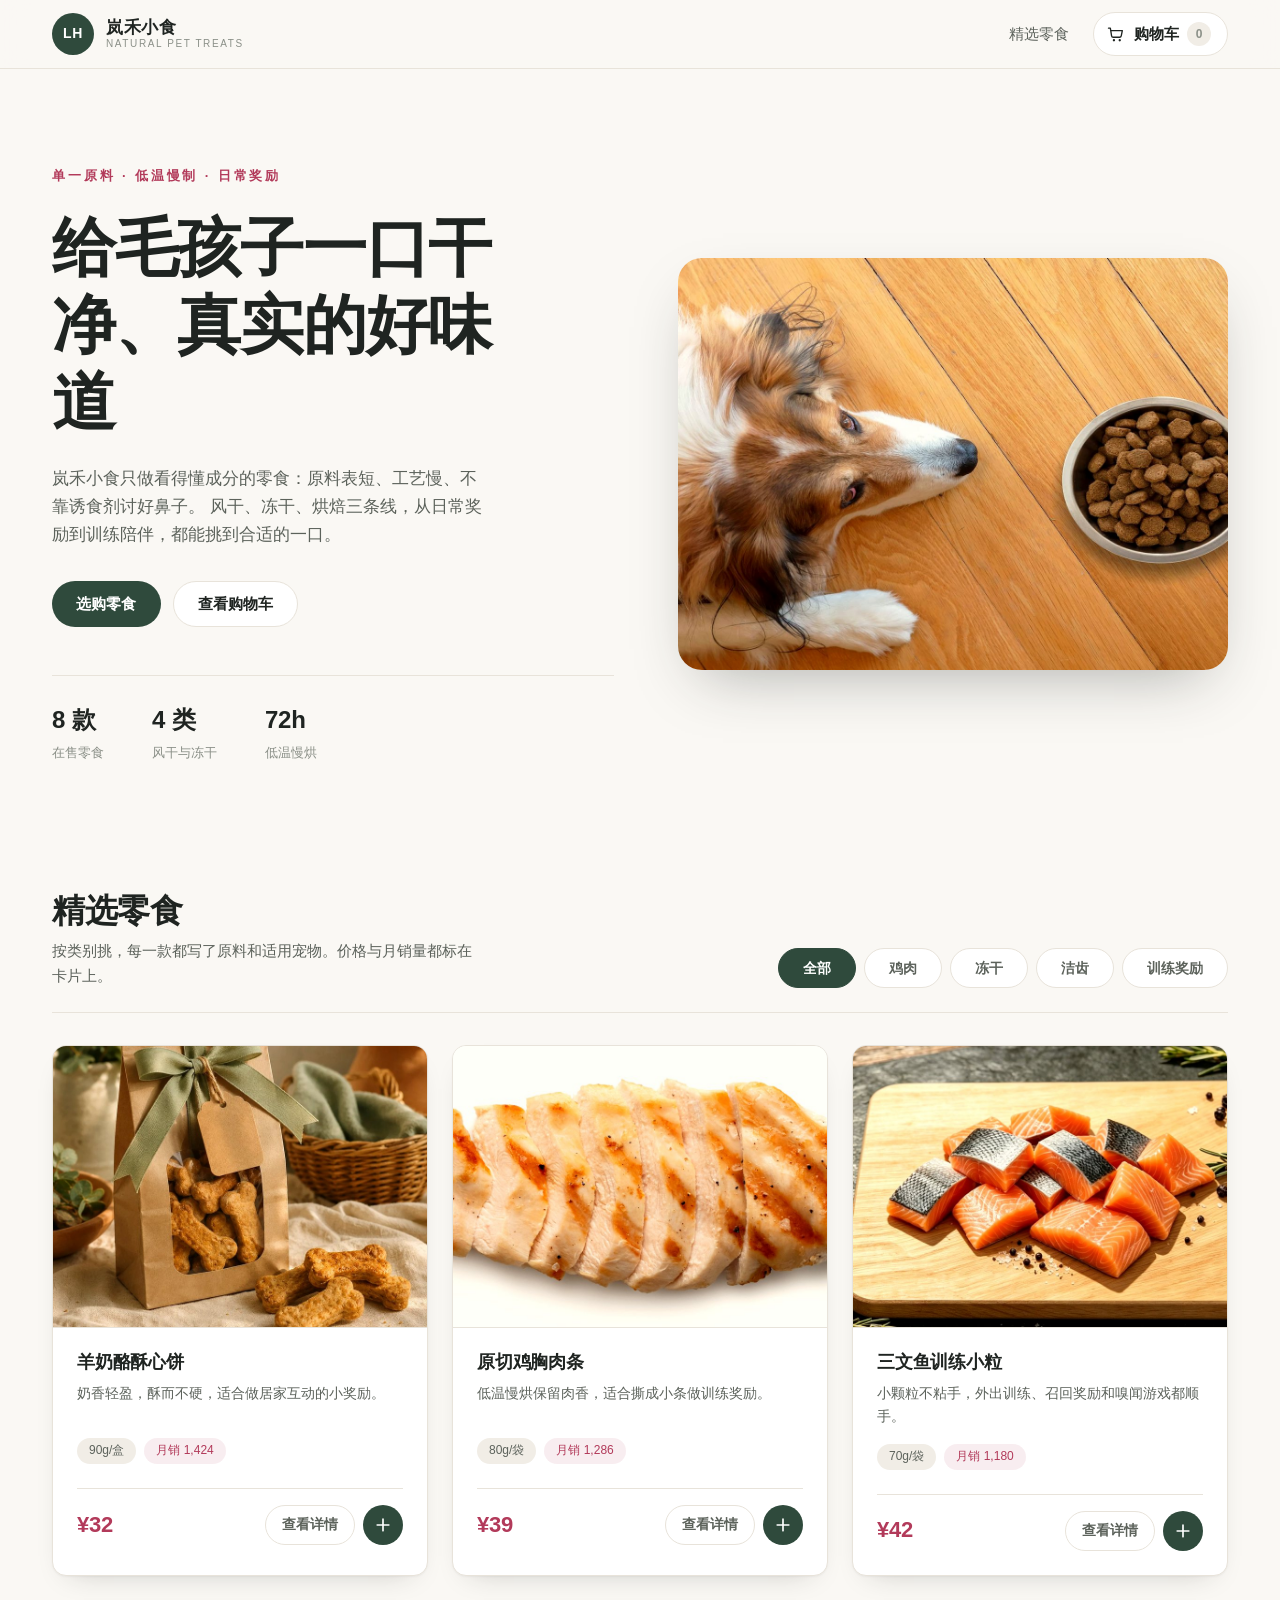
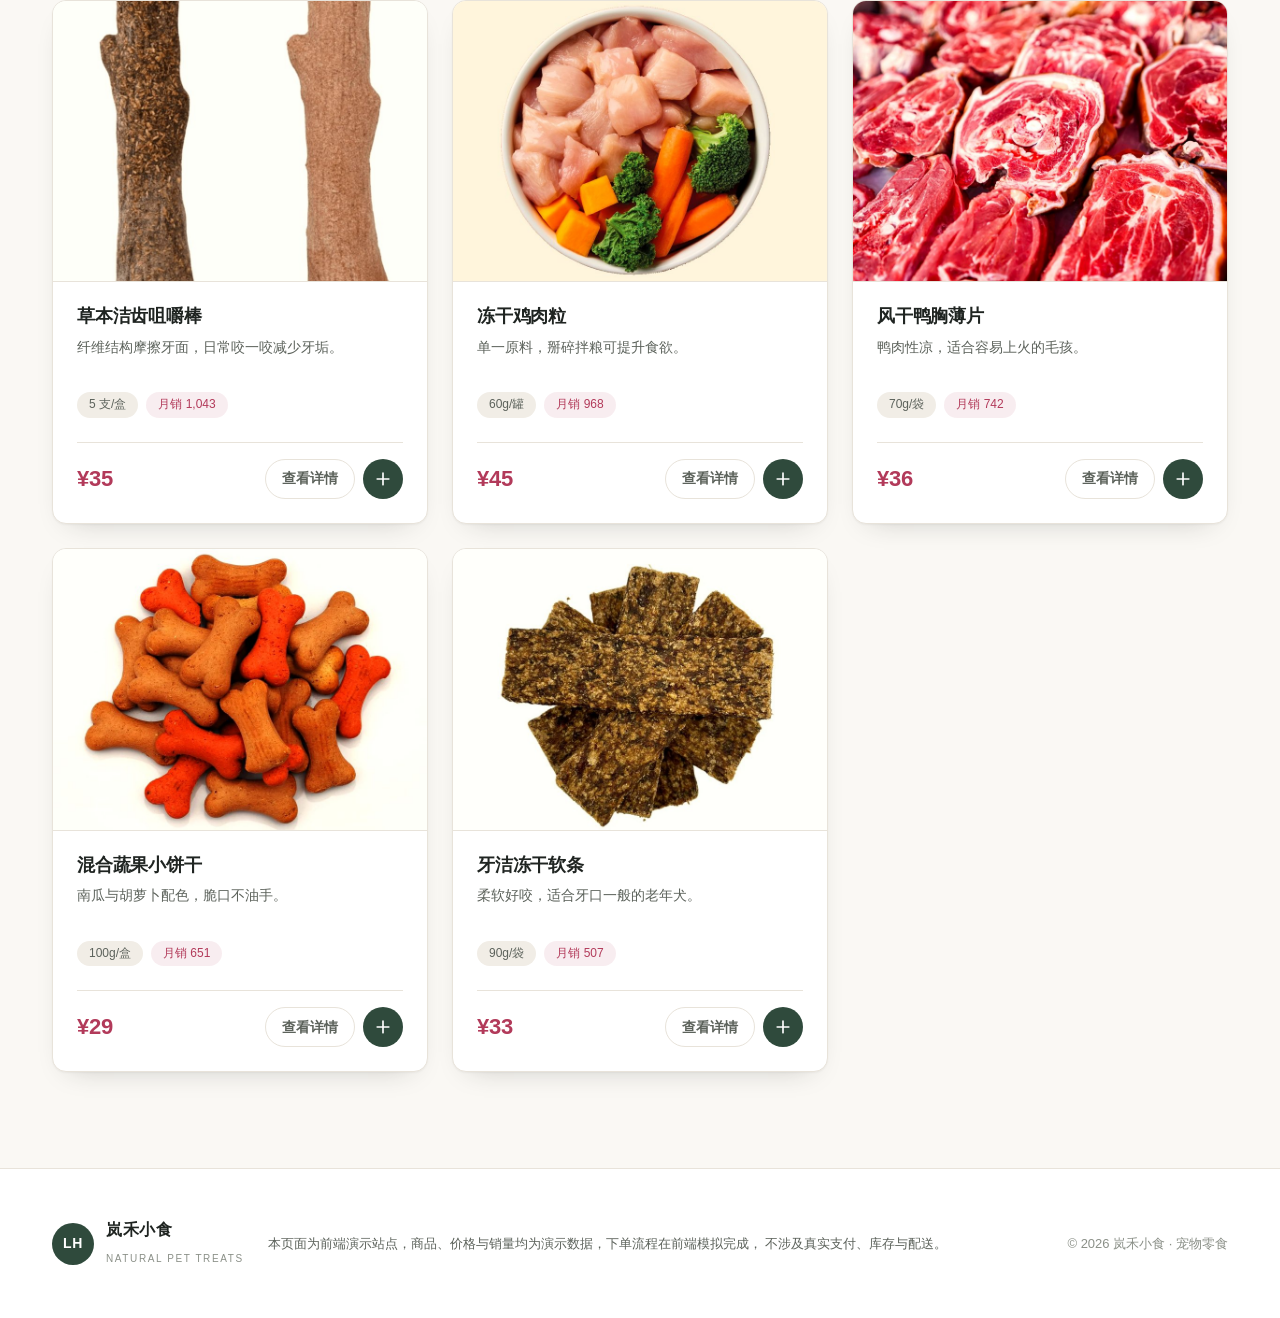
==== index.html @ e176fce9 "feat: 新增宠物零食售卖单页网站 纯静态单页站点：首屏品牌展示、精选零食分类筛选、商品详情弹窗、购物车（增减数量、总价、模拟下单）。无构建工具与第三方依赖，双击 index.html 即可打开。" ====
<!doctype html>
<html lang="zh-CN">
<head>
  <meta charset="utf-8">
  <meta name="viewport" content="width=device-width, initial-scale=1">
  <title>岚禾小食 · 天然宠物零食</title>
  <meta name="description" content="岚禾小食 NATURAL PET TREATS：单一原料、低温慢制的天然宠物零食，适合日常奖励、训练与陪伴。">
  <link rel="stylesheet" href="styles.css">
</head>
<body>
  <a class="skip-link" href="#products">跳到精选零食</a>

  <header class="topbar" id="top">
    <div class="topbar__inner">
      <a class="brand" href="#top">
        <span class="brand__mark" aria-hidden="true">LH</span>
        <span class="brand__text">
          <strong>岚禾小食</strong>
          <small>NATURAL PET TREATS</small>
        </span>
      </a>

      <nav class="topnav" aria-label="主导航">
        <a class="topnav__link" href="#products">精选零食</a>
        <button class="cart-button" id="cartButton" type="button" aria-haspopup="dialog" aria-controls="cartDrawer" aria-expanded="false">
          <svg class="icon" viewBox="0 0 24 24" aria-hidden="true">
            <path d="M3 5h2.2l1.5 9.2a2 2 0 0 0 2 1.7h7.6a2 2 0 0 0 2-1.6L19.6 8H6.2" fill="none" stroke="currentColor" stroke-width="1.6" stroke-linecap="round" stroke-linejoin="round"/>
            <circle cx="9.5" cy="19.5" r="1.4" fill="currentColor"/>
            <circle cx="16.5" cy="19.5" r="1.4" fill="currentColor"/>
          </svg>
          <span class="cart-button__label">购物车</span>
          <span class="cart-button__badge" id="cartBadge" data-empty="true">0</span>
        </button>
      </nav>
    </div>
  </header>

  <main>
    <section class="hero" aria-labelledby="heroTitle">
      <div class="hero__copy">
        <p class="eyebrow">单一原料 · 低温慢制 · 日常奖励</p>
        <h1 id="heroTitle">给毛孩子一口干净、真实的好味道</h1>
        <p class="hero__lead">
          岚禾小食只做看得懂成分的零食：原料表短、工艺慢、不靠诱食剂讨好鼻子。
          风干、冻干、烘焙三条线，从日常奖励到训练陪伴，都能挑到合适的一口。
        </p>
        <div class="hero__actions">
          <a class="btn btn--primary" href="#products">选购零食</a>
          <button class="btn btn--ghost" id="heroCartButton" type="button">查看购物车</button>
        </div>
        <ul class="hero__facts">
          <li><strong>8 款</strong><span>在售零食</span></li>
          <li><strong>4 类</strong><span>风干与冻干</span></li>
          <li><strong>72h</strong><span>低温慢烘</span></li>
        </ul>
      </div>

      <div class="hero__media">
        <img src="assets/images/hero-natural-pet-treats.jpg" width="1200" height="900"
             alt="浅色木桌上摆着几碟天然宠物零食，一只小型犬和一只猫安静地待在旁边" fetchpriority="high">
      </div>
    </section>

    <section class="section" id="products" aria-labelledby="productsTitle">
      <div class="section__head">
        <div>
          <h2 id="productsTitle">精选零食</h2>
          <p class="section__lead">按类别挑，每一款都写了原料和适用宠物。价格与月销量都标在卡片上。</p>
        </div>
        <div class="filters" id="filters" role="group" aria-label="按分类筛选零食"></div>
      </div>

      <div class="product-grid" id="productGrid"></div>
      <p class="grid-empty" id="gridEmpty" hidden>这个分类暂时还没有上架零食，换个分类看看。</p>
    </section>

  </main>

  <footer class="footer">
    <div class="footer__inner">
      <div class="footer__brand">
        <span class="brand__mark" aria-hidden="true">LH</span>
        <div>
          <strong>岚禾小食</strong>
          <small>NATURAL PET TREATS</small>
        </div>
      </div>
      <p class="footer__note">
        本页面为前端演示站点，商品、价格与销量均为演示数据，下单流程在前端模拟完成，
        不涉及真实支付、库存与配送。
      </p>
      <p class="footer__copy">© 2026 岚禾小食 · 宠物零食</p>
    </div>
  </footer>

  <div class="overlay" id="overlay" hidden></div>

  <aside class="drawer" id="cartDrawer" role="dialog" aria-modal="true" aria-labelledby="cartTitle" hidden>
    <header class="drawer__head">
      <h2 id="cartTitle">购物车</h2>
      <button class="icon-button" type="button" data-close aria-label="关闭购物车">
        <svg class="icon" viewBox="0 0 24 24" aria-hidden="true">
          <path d="M6 6l12 12M18 6L6 18" fill="none" stroke="currentColor" stroke-width="1.8" stroke-linecap="round"/>
        </svg>
      </button>
    </header>
    <div class="drawer__body" id="cartItems"></div>
    <footer class="drawer__foot" id="cartFoot" hidden>
      <div class="cart-summary">
        <span id="cartCountLabel">共 0 件</span>
        <strong id="cartTotal">¥0</strong>
      </div>
      <button class="btn btn--primary btn--block" id="checkoutButton" type="button">提交订单</button>
    </footer>
  </aside>

  <div class="dialog dialog--detail" id="detailDialog" role="dialog" aria-modal="true" aria-labelledby="detailName" hidden>
    <button class="icon-button dialog__close" type="button" data-close aria-label="关闭商品详情">
      <svg class="icon" viewBox="0 0 24 24" aria-hidden="true">
        <path d="M6 6l12 12M18 6L6 18" fill="none" stroke="currentColor" stroke-width="1.8" stroke-linecap="round"/>
      </svg>
    </button>
    <div class="dialog__media">
      <img id="detailImage" src="" alt="" width="800" height="600">
    </div>
    <div class="dialog__body">
      <p class="dialog__category" id="detailCategory"></p>
      <h2 id="detailName"></h2>
      <p class="dialog__price" id="detailPrice"></p>
      <p class="dialog__desc" id="detailDesc"></p>
      <dl class="spec-list">
        <div><dt>规格</dt><dd id="detailSpec"></dd></div>
        <div><dt>主要成分</dt><dd id="detailIngredients"></dd></div>
        <div><dt>适用宠物</dt><dd id="detailSuitable"></dd></div>
        <div><dt>月销量</dt><dd id="detailSales"></dd></div>
      </dl>
      <button class="btn btn--primary btn--block" id="detailAdd" type="button">加入购物车</button>
    </div>
  </div>

  <div class="dialog dialog--success" id="successDialog" role="dialog" aria-modal="true" aria-labelledby="successTitle" hidden>
    <div class="success-mark" aria-hidden="true">
      <svg class="icon" viewBox="0 0 24 24">
        <path d="M5 12.5l4.5 4.5L19 7.5" fill="none" stroke="currentColor" stroke-width="2.2" stroke-linecap="round" stroke-linejoin="round"/>
      </svg>
    </div>
    <h2 id="successTitle">下单成功</h2>
    <p class="success__order">订单号 <span id="orderNumber"></span></p>
    <p class="success__note">零食已经打包，客服会在 24 小时内与你确认配送信息。</p>
    <button class="btn btn--primary" id="successClose" type="button">继续逛逛</button>
  </div>

  <div class="toast" id="toast" role="status" aria-live="polite"></div>

  <script src="script.js"></script>
</body>
</html>
---- styles.css ----
/* ==========================================================================
   岚禾小食 · 设计令牌
   ========================================================================== */
:root {
  --ink: #1f2421;
  --ink-soft: #5c625b;
  --ink-mute: #8b9088;
  --page: #faf8f4;
  --card: #ffffff;
  --green: #2f4a3c;
  --green-dark: #24382e;
  --berry: #b23a5a;
  --line: #e8e3da;
  --sand: #f1ede6;
  --media: #f3efe8;

  --radius-card: 14px;
  --radius-dialog: 18px;
  --radius-pill: 999px;

  --space-1: 4px;
  --space-2: 8px;
  --space-3: 12px;
  --space-4: 16px;
  --space-5: 24px;
  --space-6: 32px;
  --space-7: 48px;
  --space-8: 64px;
  --space-9: 96px;

  --font-sans: -apple-system, BlinkMacSystemFont, "PingFang SC", "Hiragino Sans GB",
    "Microsoft YaHei", "Noto Sans SC", "Segoe UI", Roboto, sans-serif;
  --shadow-card: 0 1px 2px rgba(31, 36, 33, .04), 0 12px 28px -18px rgba(31, 36, 33, .28);
  --shadow-card-hover: 0 2px 6px rgba(31, 36, 33, .06), 0 22px 40px -22px rgba(31, 36, 33, .34);
  --shadow-float: 0 24px 60px -24px rgba(31, 36, 33, .38);
  --ease: cubic-bezier(.22, .61, .36, 1);
}

/* ==========================================================================
   基础
   ========================================================================== */
*, *::before, *::after { box-sizing: border-box; }

/* 关键：抽屉与弹窗用类名设置了 display，必须让 [hidden] 仍然生效 */
[hidden] { display: none !important; }

html { -webkit-text-size-adjust: 100%; }

body {
  margin: 0;
  background: var(--page);
  color: var(--ink);
  font-family: var(--font-sans);
  font-size: 16px;
  line-height: 1.65;
  -webkit-font-smoothing: antialiased;
}

body.is-locked { overflow: hidden; }

h1, h2, h3 { margin: 0; line-height: 1.2; letter-spacing: -.01em; }
p { margin: 0; }
ul { margin: 0; padding: 0; list-style: none; }
img { display: block; max-width: 100%; }

a { color: inherit; text-decoration: none; }

button {
  font: inherit;
  color: inherit;
  cursor: pointer;
  border: 0;
  background: none;
}

:focus-visible {
  outline: 2px solid var(--green);
  outline-offset: 2px;
}

.num { font-variant-numeric: tabular-nums; font-feature-settings: "tnum" 1; }

.skip-link {
  position: absolute;
  left: var(--space-4);
  top: -60px;
  z-index: 60;
  padding: var(--space-2) var(--space-4);
  border-radius: var(--radius-pill);
  background: var(--green);
  color: #fff;
  transition: top .2s var(--ease);
}
.skip-link:focus { top: var(--space-4); }

.icon { width: 22px; height: 22px; display: block; }

/* ==========================================================================
   按钮
   ========================================================================== */
.btn {
  display: inline-flex;
  align-items: center;
  justify-content: center;
  gap: var(--space-2);
  min-height: 46px;
  padding: 0 var(--space-5);
  border-radius: var(--radius-pill);
  font-size: 15px;
  font-weight: 600;
  letter-spacing: .01em;
  transition: transform .2s var(--ease), background-color .2s var(--ease),
    border-color .2s var(--ease), color .2s var(--ease);
}

.btn--primary {
  background: var(--green);
  color: #fff;
}
.btn--primary:hover { background: var(--green-dark); transform: translateY(-1px); }

.btn--ghost {
  border: 1px solid var(--line);
  background: var(--card);
  color: var(--ink);
}
.btn--ghost:hover { border-color: var(--green); color: var(--green); transform: translateY(-1px); }

.btn--block { width: 100%; }

.icon-button {
  display: inline-flex;
  align-items: center;
  justify-content: center;
  width: 40px;
  height: 40px;
  border-radius: var(--radius-pill);
  color: var(--ink-soft);
  transition: background-color .2s var(--ease), color .2s var(--ease);
}
.icon-button:hover { background: var(--sand); color: var(--ink); }

/* ==========================================================================
   顶栏
   ========================================================================== */
.topbar {
  position: sticky;
  top: 0;
  z-index: 30;
  background: rgba(250, 248, 244, .88);
  backdrop-filter: blur(14px);
  border-bottom: 1px solid var(--line);
}

.topbar__inner {
  max-width: 1240px;
  margin: 0 auto;
  padding: var(--space-3) var(--space-6);
  display: flex;
  align-items: center;
  justify-content: space-between;
  gap: var(--space-5);
}

.brand {
  display: inline-flex;
  align-items: center;
  gap: var(--space-3);
}

.brand__mark {
  display: inline-flex;
  align-items: center;
  justify-content: center;
  width: 42px;
  height: 42px;
  flex: none;
  border-radius: var(--radius-pill);
  background: var(--green);
  color: #fff;
  font-size: 14px;
  font-weight: 700;
  letter-spacing: .04em;
}

.brand__text { display: flex; flex-direction: column; line-height: 1.25; }
.brand__text strong { font-size: 17px; letter-spacing: .04em; }
.brand__text small { color: var(--ink-mute); font-size: 10px; letter-spacing: .16em; }

.topnav { display: flex; align-items: center; gap: var(--space-5); }

.topnav__link {
  font-size: 15px;
  color: var(--ink-soft);
  transition: color .2s var(--ease);
}
.topnav__link:hover { color: var(--green); }

.cart-button {
  position: relative;
  display: inline-flex;
  align-items: center;
  gap: var(--space-2);
  min-height: 44px;
  padding: 0 var(--space-4) 0 var(--space-3);
  border-radius: var(--radius-pill);
  border: 1px solid var(--line);
  background: var(--card);
  font-size: 15px;
  font-weight: 600;
  transition: border-color .2s var(--ease), color .2s var(--ease), transform .2s var(--ease);
}
.cart-button:hover { border-color: var(--green); color: var(--green); transform: translateY(-1px); }
.cart-button .icon { width: 20px; height: 20px; }

.cart-button__badge {
  min-width: 24px;
  height: 24px;
  padding: 0 6px;
  border-radius: var(--radius-pill);
  background: var(--berry);
  color: #fff;
  font-size: 12px;
  font-weight: 700;
  line-height: 24px;
  text-align: center;
  font-variant-numeric: tabular-nums;
}
.cart-button__badge[data-empty="true"] { background: var(--sand); color: var(--ink-mute); }
.cart-button__badge.is-bump { animation: bump .34s var(--ease); }

@keyframes bump {
  0% { transform: scale(1); }
  45% { transform: scale(1.22); }
  100% { transform: scale(1); }
}

/* ==========================================================================
   首屏
   ========================================================================== */
.hero {
  max-width: 1240px;
  margin: 0 auto;
  padding: var(--space-9) var(--space-6) var(--space-8);
  display: grid;
  grid-template-columns: minmax(0, 1.02fr) minmax(0, 1fr);
  gap: var(--space-8);
  align-items: center;
}

.eyebrow {
  color: var(--berry);
  font-size: 13px;
  font-weight: 600;
  letter-spacing: .22em;
  margin-bottom: var(--space-5);
}

.hero h1 {
  font-size: clamp(2.3rem, 5vw, 4rem);
  font-weight: 800;
  letter-spacing: -.02em;
  max-width: 13ch;
}

.hero__lead {
  margin-top: var(--space-5);
  max-width: 46ch;
  color: var(--ink-soft);
  font-size: 17px;
}

.hero__actions {
  margin-top: var(--space-6);
  display: flex;
  flex-wrap: wrap;
  gap: var(--space-3);
}

.hero__facts {
  margin-top: var(--space-7);
  display: flex;
  flex-wrap: wrap;
  gap: var(--space-7);
  border-top: 1px solid var(--line);
  padding-top: var(--space-5);
}

.hero__facts li { display: flex; flex-direction: column; gap: 2px; }
.hero__facts strong {
  font-size: 24px;
  font-variant-numeric: tabular-nums;
  letter-spacing: -.01em;
}
.hero__facts span { color: var(--ink-mute); font-size: 13px; }

.hero__media img {
  width: 100%;
  height: auto;
  aspect-ratio: 4 / 3;
  object-fit: cover;
  border-radius: 24px;
  box-shadow: var(--shadow-float);
}

/* ==========================================================================
   精选零食
   ========================================================================== */
.section {
  max-width: 1240px;
  margin: 0 auto;
  padding: var(--space-8) var(--space-6) var(--space-9);
  scroll-margin-top: 88px;
}

.section__head {
  display: flex;
  align-items: flex-end;
  justify-content: space-between;
  gap: var(--space-6);
  flex-wrap: wrap;
  padding-bottom: var(--space-5);
  border-bottom: 1px solid var(--line);
}

.section__head h2 { font-size: clamp(1.6rem, 2.6vw, 2.2rem); font-weight: 700; }
.section__lead { margin-top: var(--space-2); color: var(--ink-soft); font-size: 15px; max-width: 52ch; }

.filters { display: flex; flex-wrap: wrap; gap: var(--space-2); }

.filter {
  min-height: 40px;
  padding: 0 var(--space-5);
  border-radius: var(--radius-pill);
  border: 1px solid var(--line);
  background: var(--card);
  color: var(--ink-soft);
  font-size: 14px;
  font-weight: 600;
  transition: background-color .2s var(--ease), border-color .2s var(--ease),
    color .2s var(--ease), transform .2s var(--ease);
}
.filter:hover { border-color: var(--green); color: var(--green); }
.filter[aria-pressed="true"] {
  background: var(--green);
  border-color: var(--green);
  color: #fff;
}

.product-grid {
  margin-top: var(--space-6);
  display: grid;
  gap: var(--space-5);
  grid-template-columns: repeat(2, minmax(0, 1fr));
}

.grid-empty {
  margin-top: var(--space-6);
  padding: var(--space-8) var(--space-5);
  border: 1px dashed var(--line);
  border-radius: var(--radius-card);
  background: var(--card);
  color: var(--ink-soft);
  text-align: center;
}

/* 商品卡片 */
.card {
  display: flex;
  flex-direction: column;
  border: 1px solid var(--line);
  border-radius: var(--radius-card);
  background: var(--card);
  overflow: hidden;
  box-shadow: var(--shadow-card);
  transition: transform .25s var(--ease), box-shadow .25s var(--ease);
}
.card:hover { transform: translateY(-4px); box-shadow: var(--shadow-card-hover); }

.card__media {
  display: block;
  width: 100%;
  padding: 0;
  background: var(--media);
  border-bottom: 1px solid var(--line);
}
.card__media img {
  width: 100%;
  height: auto;
  aspect-ratio: 4 / 3;
  object-fit: cover;
  transition: transform .45s var(--ease);
}
.card:hover .card__media img { transform: scale(1.03); }

.card__body {
  display: flex;
  flex-direction: column;
  flex: 1;
  padding: var(--space-5);
}

.card__title {
  font-size: 18px;
  font-weight: 700;
}

.card__point {
  margin-top: var(--space-2);
  color: var(--ink-soft);
  font-size: 14px;
  min-height: 2.9em;
}

.card__tags {
  display: flex;
  flex-wrap: wrap;
  gap: var(--space-2);
  margin-top: var(--space-4);
}

.tag {
  padding: 3px var(--space-3);
  border-radius: var(--radius-pill);
  background: var(--sand);
  color: var(--ink-soft);
  font-size: 12px;
  font-variant-numeric: tabular-nums;
}
.tag--sales { background: rgba(178, 58, 90, .09); color: var(--berry); }

.card__foot {
  display: flex;
  align-items: center;
  justify-content: space-between;
  gap: var(--space-3);
  margin-top: var(--space-5);
  padding-top: var(--space-4);
  border-top: 1px solid var(--line);
}

.card__price {
  color: var(--berry);
  font-size: 22px;
  font-weight: 700;
  font-variant-numeric: tabular-nums;
  letter-spacing: -.01em;
}

.card__actions { display: flex; align-items: center; gap: var(--space-2); }

.card__detail {
  min-height: 40px;
  padding: 0 var(--space-4);
  border-radius: var(--radius-pill);
  border: 1px solid var(--line);
  color: var(--ink-soft);
  font-size: 14px;
  font-weight: 600;
  transition: border-color .2s var(--ease), color .2s var(--ease);
}
.card__detail:hover { border-color: var(--green); color: var(--green); }

.card__add {
  display: inline-flex;
  align-items: center;
  justify-content: center;
  width: 40px;
  height: 40px;
  flex: none;
  border-radius: var(--radius-pill);
  background: var(--green);
  color: #fff;
  transition: background-color .2s var(--ease), transform .2s var(--ease);
}
.card__add .icon { width: 20px; height: 20px; }
.card__add:hover { background: var(--green-dark); transform: translateY(-1px); }
.card__add.is-added { background: var(--berry); }

/* ==========================================================================
   页脚
   ========================================================================== */
.footer {
  border-top: 1px solid var(--line);
  background: var(--card);
}

.footer__inner {
  max-width: 1240px;
  margin: 0 auto;
  padding: var(--space-7) var(--space-6);
  display: flex;
  flex-wrap: wrap;
  align-items: center;
  justify-content: space-between;
  gap: var(--space-5);
}

.footer__brand { display: flex; align-items: center; gap: var(--space-3); }
.footer__brand strong { display: block; font-size: 16px; letter-spacing: .04em; }
.footer__brand small { color: var(--ink-mute); font-size: 10px; letter-spacing: .16em; }

.footer__note { flex: 1 1 320px; color: var(--ink-soft); font-size: 13px; }
.footer__copy { color: var(--ink-mute); font-size: 13px; }

/* ==========================================================================
   浮层：遮罩 / 抽屉 / 弹窗
   ========================================================================== */
.overlay {
  position: fixed;
  inset: 0;
  z-index: 40;
  background: rgba(31, 36, 33, .42);
  opacity: 0;
  transition: opacity .3s var(--ease);
}
.overlay.is-shown { opacity: 1; }

.drawer {
  position: fixed;
  top: 0;
  right: 0;
  z-index: 50;
  display: flex;
  flex-direction: column;
  width: min(420px, 100%);
  height: 100%;
  background: var(--page);
  border-left: 1px solid var(--line);
  box-shadow: var(--shadow-float);
  transform: translateX(100%);
  transition: transform .34s var(--ease);
}
.drawer.is-open { transform: translateX(0); }

.drawer__head {
  display: flex;
  align-items: center;
  justify-content: space-between;
  gap: var(--space-4);
  padding: var(--space-5);
  border-bottom: 1px solid var(--line);
  background: var(--card);
}
.drawer__head h2 { font-size: 18px; }

.drawer__body {
  flex: 1;
  overflow-y: auto;
  padding: var(--space-5);
  display: flex;
  flex-direction: column;
  gap: var(--space-4);
}

.drawer__foot {
  padding: var(--space-5);
  border-top: 1px solid var(--line);
  background: var(--card);
}

.cart-summary {
  display: flex;
  align-items: baseline;
  justify-content: space-between;
  margin-bottom: var(--space-4);
}
.cart-summary span { color: var(--ink-soft); font-size: 14px; font-variant-numeric: tabular-nums; }
.cart-summary strong {
  font-size: 24px;
  color: var(--berry);
  font-variant-numeric: tabular-nums;
  letter-spacing: -.01em;
}

.cart-empty {
  margin: auto;
  text-align: center;
  color: var(--ink-soft);
  display: flex;
  flex-direction: column;
  align-items: center;
  gap: var(--space-4);
}
.cart-empty p { font-size: 15px; }

.cart-line {
  display: grid;
  grid-template-columns: 68px minmax(0, 1fr);
  gap: var(--space-4);
  padding: var(--space-4);
  border: 1px solid var(--line);
  border-radius: var(--radius-card);
  background: var(--card);
}
.cart-line__media img {
  width: 68px;
  height: 68px;
  object-fit: cover;
  border-radius: 10px;
  background: var(--media);
}
.cart-line__name { font-size: 15px; font-weight: 600; }
.cart-line__spec { color: var(--ink-mute); font-size: 13px; }
.cart-line__price { color: var(--berry); font-weight: 700; font-variant-numeric: tabular-nums; }

.cart-line__controls {
  display: flex;
  align-items: center;
  justify-content: space-between;
  gap: var(--space-3);
  margin-top: var(--space-3);
}

.stepper {
  display: inline-flex;
  align-items: center;
  border: 1px solid var(--line);
  border-radius: var(--radius-pill);
  overflow: hidden;
}
.stepper button {
  width: 34px;
  height: 34px;
  display: inline-flex;
  align-items: center;
  justify-content: center;
  color: var(--ink-soft);
  font-size: 18px;
  line-height: 1;
  transition: background-color .2s var(--ease), color .2s var(--ease);
}
.stepper button:hover { background: var(--sand); color: var(--ink); }
.stepper__value {
  min-width: 34px;
  text-align: center;
  font-size: 15px;
  font-weight: 600;
  font-variant-numeric: tabular-nums;
}

.cart-line__remove {
  display: inline-flex;
  align-items: center;
  gap: 4px;
  color: var(--ink-mute);
  font-size: 13px;
  transition: color .2s var(--ease);
}
.cart-line__remove:hover { color: var(--berry); }
.cart-line__remove .icon { width: 16px; height: 16px; }

/* 弹窗 */
.dialog {
  position: fixed;
  z-index: 50;
  top: 50%;
  left: 50%;
  width: min(920px, calc(100% - 48px));
  max-height: 88vh;
  overflow: auto;
  border-radius: var(--radius-dialog);
  background: var(--card);
  box-shadow: var(--shadow-float);
  transform: translate(-50%, -46%) scale(.97);
  opacity: 0;
  transition: opacity .28s var(--ease), transform .28s var(--ease);
}
.dialog.is-open { opacity: 1; transform: translate(-50%, -50%) scale(1); }

.dialog__close {
  position: absolute;
  top: var(--space-4);
  right: var(--space-4);
  z-index: 2;
  background: rgba(255, 255, 255, .86);
  backdrop-filter: blur(6px);
}

.dialog--detail {
  display: grid;
  grid-template-columns: minmax(0, 1fr) minmax(0, 1fr);
}

.dialog__media { background: var(--media); }
.dialog__media img {
  width: 100%;
  height: 100%;
  min-height: 280px;
  aspect-ratio: 4 / 3;
  object-fit: cover;
}

.dialog__body {
  padding: var(--space-7) var(--space-6) var(--space-6);
  display: flex;
  flex-direction: column;
}

.dialog__category {
  color: var(--berry);
  font-size: 12px;
  font-weight: 600;
  letter-spacing: .18em;
}

.dialog__body h2 { margin-top: var(--space-3); font-size: clamp(1.5rem, 2.4vw, 2rem); font-weight: 700; }

.dialog__price {
  margin-top: var(--space-3);
  color: var(--berry);
  font-size: 26px;
  font-weight: 700;
  font-variant-numeric: tabular-nums;
}

.dialog__desc { margin-top: var(--space-4); color: var(--ink-soft); font-size: 15px; }

.spec-list {
  margin: var(--space-5) 0 var(--space-6);
  display: grid;
  gap: var(--space-3);
}
.spec-list > div {
  display: grid;
  grid-template-columns: 84px minmax(0, 1fr);
  gap: var(--space-4);
  padding-bottom: var(--space-3);
  border-bottom: 1px solid var(--line);
}
.spec-list dt { color: var(--ink-mute); font-size: 14px; }
.spec-list dd { margin: 0; font-size: 15px; }

.dialog__body .btn { margin-top: auto; }

.dialog--success {
  width: min(420px, calc(100% - 48px));
  padding: var(--space-8) var(--space-6) var(--space-6);
  text-align: center;
}

.success-mark {
  display: inline-flex;
  align-items: center;
  justify-content: center;
  width: 56px;
  height: 56px;
  margin-bottom: var(--space-5);
  border-radius: var(--radius-pill);
  background: rgba(47, 74, 60, .1);
  color: var(--green);
}
.success-mark .icon { width: 28px; height: 28px; }

.dialog--success h2 { font-size: 22px; font-weight: 700; }
.success__order {
  margin-top: var(--space-3);
  color: var(--ink-soft);
  font-size: 14px;
  font-variant-numeric: tabular-nums;
}
.success__note { margin-top: var(--space-2); color: var(--ink-soft); font-size: 15px; }
.dialog--success .btn { margin-top: var(--space-6); }

/* 提示条 */
.toast {
  position: fixed;
  left: 50%;
  bottom: var(--space-6);
  z-index: 60;
  padding: var(--space-3) var(--space-5);
  border-radius: var(--radius-pill);
  background: var(--ink);
  color: #fff;
  font-size: 14px;
  opacity: 0;
  transform: translate(-50%, 12px);
  pointer-events: none;
  transition: opacity .25s var(--ease), transform .25s var(--ease);
}
.toast.is-shown { opacity: 1; transform: translate(-50%, 0); }

/* ==========================================================================
   响应式
   ========================================================================== */
@media (min-width: 1025px) {
  .product-grid { grid-template-columns: repeat(3, minmax(0, 1fr)); }
}

@media (max-width: 1024px) {
  .hero {
    padding: var(--space-8) var(--space-6) var(--space-7);
    gap: var(--space-6);
  }
  .hero h1 { max-width: none; }
  .dialog--detail { grid-template-columns: minmax(0, 1fr); }
  .dialog__body { padding: var(--space-6); }
}

@media (max-width: 860px) {
  .hero {
    grid-template-columns: minmax(0, 1fr);
    padding: var(--space-7) var(--space-5) var(--space-6);
  }
  .hero__media { order: -1; }
  .hero__facts { gap: var(--space-6); }
  .topbar__inner { padding: var(--space-3) var(--space-5); }
  .section { padding: var(--space-7) var(--space-5) var(--space-8); }
  .footer__inner { padding: var(--space-6) var(--space-5); }
}

@media (max-width: 640px) {
  body { font-size: 15px; }

  .topnav { gap: var(--space-3); }
  .topnav__link { display: none; }
  .cart-button__label { display: none; }
  .cart-button { padding: 0 var(--space-3); min-height: 44px; }

  .hero__lead { font-size: 16px; }
  .hero__facts { gap: var(--space-5); }
  .hero__facts strong { font-size: 20px; }
  .hero__actions .btn { flex: 1 1 100%; }

  .section__head { align-items: flex-start; }
  .filters { width: 100%; overflow-x: auto; padding-bottom: var(--space-1); }
  .filter { flex: none; min-height: 44px; }

  .product-grid { grid-template-columns: minmax(0, 1fr); gap: var(--space-4); }
  .card__point { min-height: 0; }
  .card__add { width: 44px; height: 44px; }
  .card__detail { min-height: 44px; }
  .card:hover { transform: none; }

  .drawer {
    top: auto;
    bottom: 0;
    width: 100%;
    height: 85%;
    border-left: 0;
    border-top: 1px solid var(--line);
    border-radius: var(--radius-dialog) var(--radius-dialog) 0 0;
    transform: translateY(100%);
  }
  .drawer.is-open { transform: translateY(0); }
  .drawer__head, .drawer__body, .drawer__foot { padding: var(--space-4); }
  .drawer__foot { padding-bottom: calc(var(--space-4) + env(safe-area-inset-bottom)); }

  .dialog { width: calc(100% - 24px); max-height: 92vh; }
  .dialog--detail { grid-template-columns: minmax(0, 1fr); }
  .dialog__body { padding: var(--space-5); }
  .dialog__body .btn { margin-top: var(--space-5); }
  .spec-list > div { grid-template-columns: 76px minmax(0, 1fr); }

  /* 移动端底部抽屉占满下方，提示条改到顶部避免压住「提交订单」 */
  .toast {
    top: calc(64px + env(safe-area-inset-top));
    bottom: auto;
    width: max-content;
    max-width: calc(100% - 32px);
  }
}

@media (prefers-reduced-motion: reduce) {
  *, *::before, *::after {
    animation-duration: .001ms !important;
    transition-duration: .001ms !important;
  }
  .card:hover { transform: none; }
  .card:hover .card__media img { transform: none; }
}
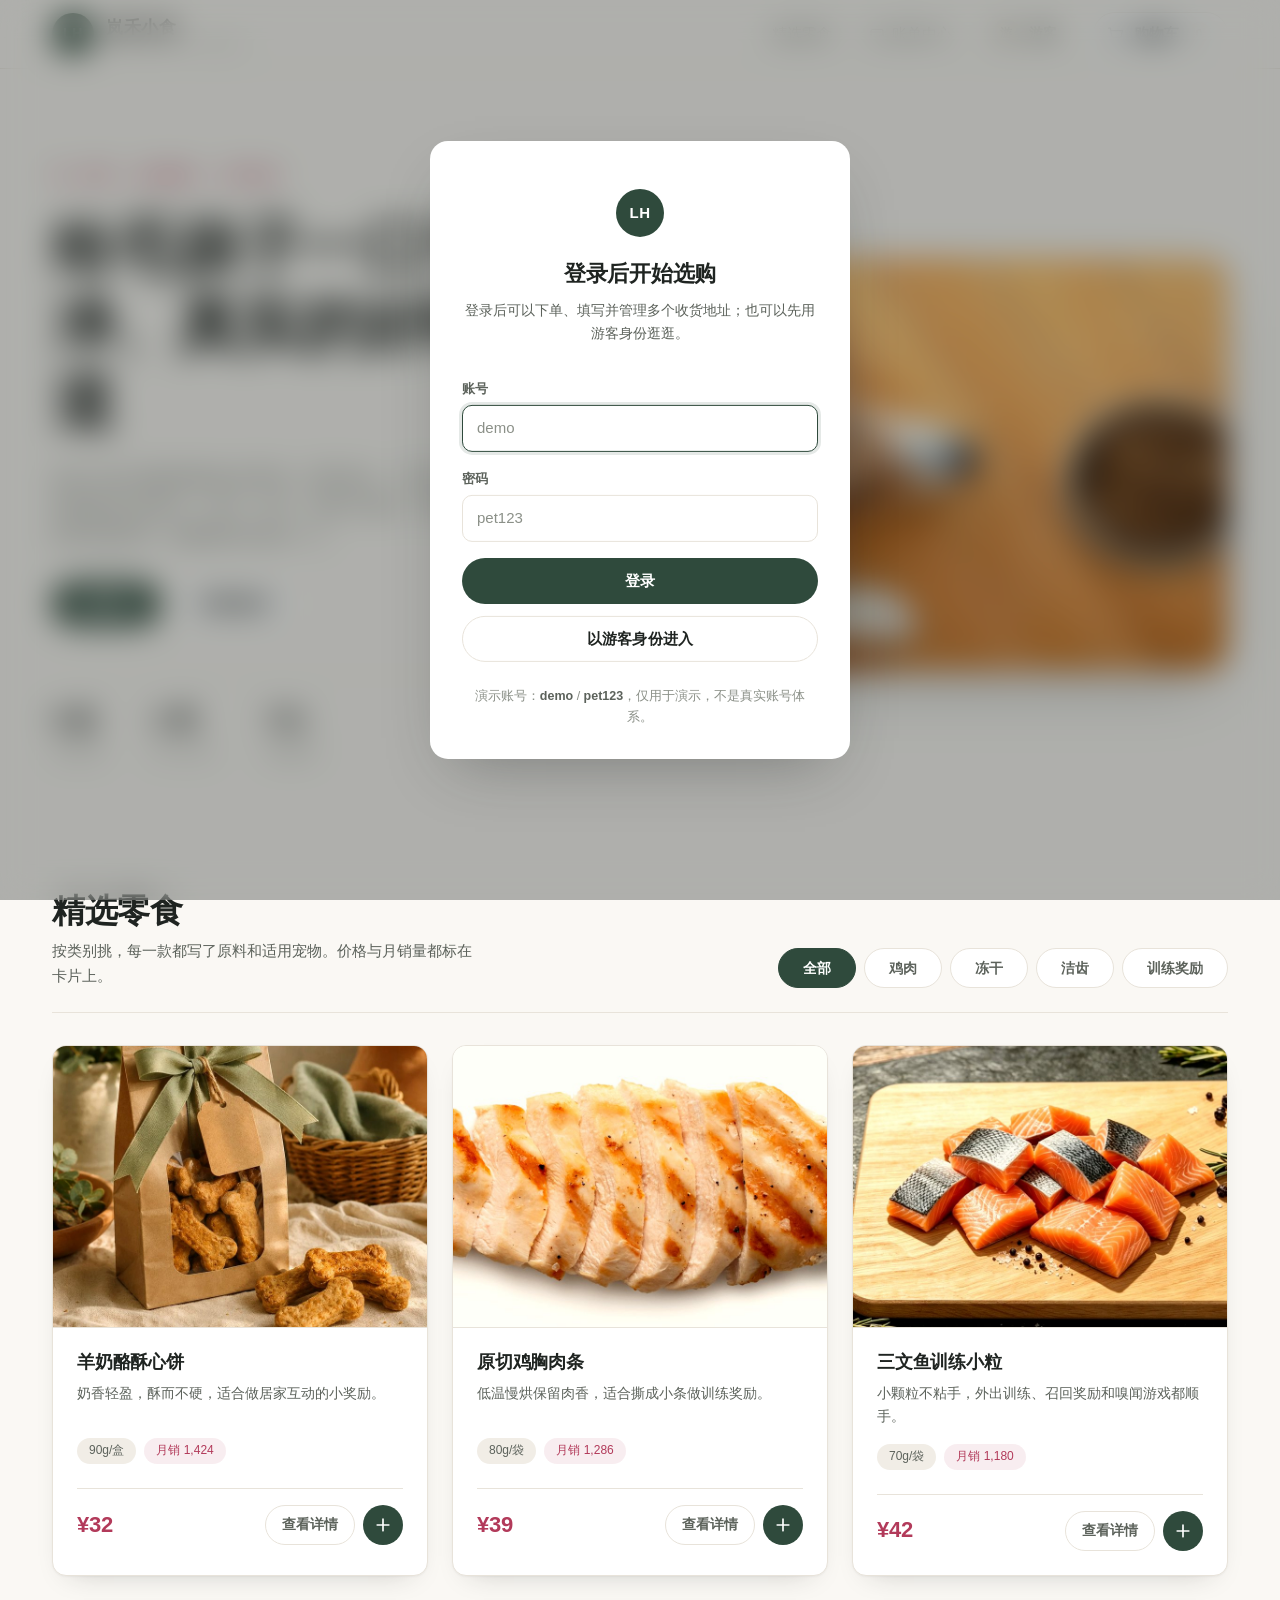
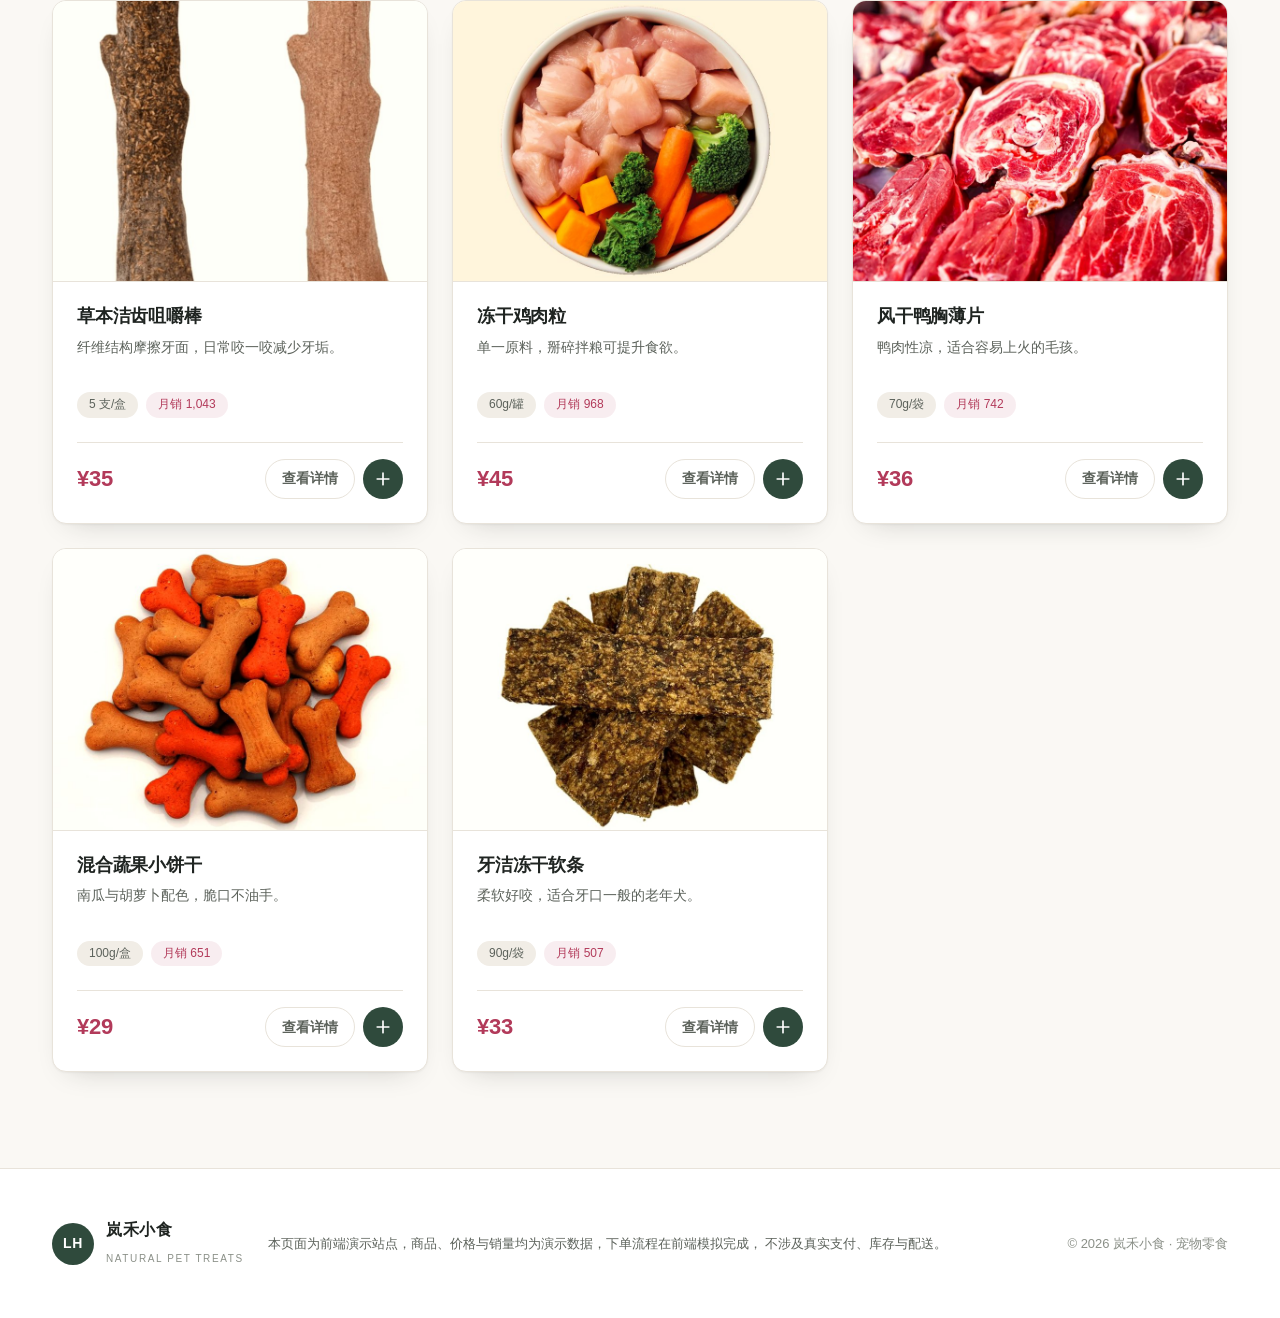
==== commit c9446c8a: "feat: 新增登录浮窗、游客模式与账单中心地址管理 首次打开先过登录浮窗（背景虚化、页面锁定，Esc 与遮罩点击均不可关闭），也可用游客身份直接进站；游客可浏览加购但下单会被拦下并引导登录，登录成功" ====
--- a/index.html
+++ b/index.html
@@ -22,6 +22,19 @@
 
       <nav class="topnav" aria-label="主导航">
         <a class="topnav__link" href="#products">精选零食</a>
+        <button class="topnav__link topnav__button" id="billingButton" type="button"
+                aria-haspopup="dialog" aria-controls="billingDialog">
+          <svg class="icon" viewBox="0 0 24 24" aria-hidden="true">
+            <path d="M4 8.5A2.5 2.5 0 0 1 6.5 6H18a2 2 0 0 1 2 2v10a2 2 0 0 1-2 2H6.5A2.5 2.5 0 0 1 4 17.5z"
+                  fill="none" stroke="currentColor" stroke-width="1.6" stroke-linejoin="round"/>
+            <path d="M4 9.5h13M15.5 14.5h3" fill="none" stroke="currentColor" stroke-width="1.6" stroke-linecap="round"/>
+          </svg>
+          <span class="topnav__label">账单中心</span>
+        </button>
+        <button class="identity" id="identityButton" type="button" aria-haspopup="menu" aria-expanded="false" aria-controls="identityMenu">
+          <span class="identity__avatar" id="identityAvatar" aria-hidden="true">游</span>
+          <span class="identity__name" id="identityName">游客</span>
+        </button>
         <button class="cart-button" id="cartButton" type="button" aria-haspopup="dialog" aria-controls="cartDrawer" aria-expanded="false">
           <svg class="icon" viewBox="0 0 24 24" aria-hidden="true">
             <path d="M3 5h2.2l1.5 9.2a2 2 0 0 0 2 1.7h7.6a2 2 0 0 0 2-1.6L19.6 8H6.2" fill="none" stroke="currentColor" stroke-width="1.6" stroke-linecap="round" stroke-linejoin="round"/>
@@ -32,6 +45,12 @@
           <span class="cart-button__badge" id="cartBadge" data-empty="true">0</span>
         </button>
       </nav>
+
+      <div class="identity-menu" id="identityMenu" role="menu" aria-labelledby="identityButton" hidden>
+        <button class="identity-menu__item" id="identityMenuLogin" type="button" role="menuitem">登录 / 注册</button>
+        <button class="identity-menu__item" id="identityMenuBilling" type="button" role="menuitem">账单中心</button>
+        <button class="identity-menu__item" id="identityMenuLogout" type="button" role="menuitem">退出登录</button>
+      </div>
     </div>
   </header>
 
@@ -146,8 +165,111 @@
     </div>
     <h2 id="successTitle">下单成功</h2>
     <p class="success__order">订单号 <span id="orderNumber"></span></p>
+    <p class="success__addr" id="successAddress"></p>
     <p class="success__note">零食已经打包，客服会在 24 小时内与你确认配送信息。</p>
     <button class="btn btn--primary" id="successClose" type="button">继续逛逛</button>
+  </div>
+
+  <div class="dialog dialog--login" id="loginDialog" role="dialog" aria-modal="true" aria-labelledby="loginTitle" hidden>
+    <span class="login__mark" aria-hidden="true">LH</span>
+    <h2 id="loginTitle">登录后开始选购</h2>
+    <p class="login__sub">登录后可以下单、填写并管理多个收货地址；也可以先用游客身份逛逛。</p>
+    <form class="form" id="loginForm" novalidate>
+      <div class="field">
+        <label class="field__label" for="loginUser">账号</label>
+        <input class="input" id="loginUser" name="username" type="text" autocomplete="username" placeholder="demo">
+        <p class="field__error" id="loginUserError" hidden></p>
+      </div>
+      <div class="field">
+        <label class="field__label" for="loginPass">密码</label>
+        <input class="input" id="loginPass" name="password" type="password" autocomplete="current-password" placeholder="pet123">
+        <p class="field__error" id="loginPassError" hidden></p>
+      </div>
+      <p class="form__error" id="loginError" role="alert" hidden></p>
+      <button class="btn btn--primary btn--block" id="loginSubmit" type="submit">登录</button>
+    </form>
+    <button class="btn btn--ghost btn--block" id="guestButton" type="button">以游客身份进入</button>
+    <p class="login__hint">演示账号：<strong>demo</strong> / <strong>pet123</strong>，仅用于演示，不是真实账号体系。</p>
+  </div>
+
+  <div class="dialog dialog--billing" id="billingDialog" role="dialog" aria-modal="true" aria-labelledby="billingTitle" hidden>
+    <button class="icon-button dialog__close" type="button" data-close aria-label="关闭账单中心">
+      <svg class="icon" viewBox="0 0 24 24" aria-hidden="true">
+        <path d="M6 6l12 12M18 6L6 18" fill="none" stroke="currentColor" stroke-width="1.8" stroke-linecap="round"/>
+      </svg>
+    </button>
+    <header class="billing__head">
+      <h2 id="billingTitle">账单中心</h2>
+      <p class="billing__sub">管理收货地址，查看模拟订单记录。</p>
+    </header>
+    <section class="billing__section" aria-labelledby="addressSectionTitle">
+      <div class="billing__section-head">
+        <h3 id="addressSectionTitle">收货地址</h3>
+        <button class="btn btn--ghost btn--sm" id="addAddressButton" type="button">新增地址</button>
+      </div>
+      <div class="address-list" id="addressList"></div>
+    </section>
+    <section class="billing__section" aria-labelledby="orderSectionTitle">
+      <div class="billing__section-head">
+        <h3 id="orderSectionTitle">订单记录</h3>
+      </div>
+      <div class="order-list" id="orderList"></div>
+    </section>
+  </div>
+
+  <div class="dialog dialog--address" id="addressDialog" role="dialog" aria-modal="true" aria-labelledby="addressTitle" hidden>
+    <button class="icon-button dialog__close" type="button" data-close aria-label="关闭地址表单">
+      <svg class="icon" viewBox="0 0 24 24" aria-hidden="true">
+        <path d="M6 6l12 12M18 6L6 18" fill="none" stroke="currentColor" stroke-width="1.8" stroke-linecap="round"/>
+      </svg>
+    </button>
+    <h2 id="addressTitle">填写收货地址</h2>
+    <p class="address__sub" id="addressSub">登录后可以保存多个地址，下单时用默认地址。</p>
+    <form class="form" id="addressForm" novalidate>
+      <div class="field">
+        <label class="field__label" for="addrName">收货人</label>
+        <input class="input" id="addrName" type="text" maxlength="20" autocomplete="name" placeholder="收件人姓名">
+        <p class="field__error" id="addrNameError" hidden></p>
+      </div>
+      <div class="field">
+        <label class="field__label" for="addrPhone">手机号</label>
+        <input class="input" id="addrPhone" type="tel" inputmode="numeric" maxlength="11" autocomplete="tel" placeholder="11 位手机号">
+        <p class="field__error" id="addrPhoneError" hidden></p>
+      </div>
+      <div class="field">
+        <label class="field__label" for="addrRegion">省市区</label>
+        <input class="input" id="addrRegion" type="text" maxlength="40" placeholder="如：浙江省 杭州市 西湖区">
+        <p class="field__error" id="addrRegionError" hidden></p>
+      </div>
+      <div class="field">
+        <label class="field__label" for="addrDetail">详细地址</label>
+        <textarea class="input input--area" id="addrDetail" rows="2" maxlength="80" placeholder="街道、门牌号、楼层"></textarea>
+        <p class="field__error" id="addrDetailError" hidden></p>
+      </div>
+      <label class="checkbox">
+        <input type="checkbox" id="addrDefault">
+        <span>设为默认地址</span>
+      </label>
+      <div class="form__actions">
+        <button class="btn btn--ghost" type="button" data-close>取消</button>
+        <button class="btn btn--primary" id="addressSubmit" type="submit">保存地址</button>
+      </div>
+    </form>
+  </div>
+
+  <div class="dialog dialog--notice" id="noticeDialog" role="dialog" aria-modal="true" aria-labelledby="noticeTitle" hidden>
+    <span class="notice__mark" aria-hidden="true">
+      <svg class="icon" viewBox="0 0 24 24">
+        <path d="M7 10V8a5 5 0 0 1 10 0v2" fill="none" stroke="currentColor" stroke-width="1.8" stroke-linecap="round"/>
+        <rect x="4.5" y="10" width="15" height="10.5" rx="2.5" fill="none" stroke="currentColor" stroke-width="1.8"/>
+      </svg>
+    </span>
+    <h2 id="noticeTitle">需要先登录</h2>
+    <p class="notice__note" id="noticeNote">登录后才能下单并填写收货地址。</p>
+    <div class="notice__actions">
+      <button class="btn btn--primary" id="noticeLogin" type="button">去登录</button>
+      <button class="btn btn--ghost" id="noticeCancel" type="button">先逛逛</button>
+    </div>
   </div>
 
   <div class="toast" id="toast" role="status" aria-live="polite"></div>
--- a/styles.css
+++ b/styles.css
@@ -869,3 +869,275 @@
   .card:hover { transform: none; }
   .card:hover .card__media img { transform: none; }
 }
+
+/* ==========================================================================
+   登录、身份与账单中心
+   ========================================================================== */
+.topbar__inner { position: relative; }
+
+.topnav__button {
+  display: inline-flex;
+  align-items: center;
+  gap: 6px;
+  min-height: 40px;
+  padding: 0 var(--space-3);
+  border-radius: var(--radius-pill);
+  transition: background-color .2s var(--ease), color .2s var(--ease);
+}
+.topnav__button .icon { width: 18px; height: 18px; }
+.topnav__button:hover { background: var(--sand); color: var(--green); }
+
+.identity {
+  display: inline-flex;
+  align-items: center;
+  gap: var(--space-2);
+  min-height: 40px;
+  padding: 0 var(--space-3) 0 3px;
+  border-radius: var(--radius-pill);
+  color: var(--ink-soft);
+  transition: background-color .2s var(--ease), color .2s var(--ease);
+}
+.identity:hover { background: var(--sand); color: var(--ink); }
+.identity__avatar {
+  display: inline-flex;
+  align-items: center;
+  justify-content: center;
+  width: 30px;
+  height: 30px;
+  flex: none;
+  border-radius: var(--radius-pill);
+  background: var(--green);
+  color: #fff;
+  font-size: 12px;
+  font-weight: 700;
+}
+.identity[data-mode="guest"] .identity__avatar { background: var(--sand); color: var(--ink-soft); }
+.identity__name { font-size: 14px; font-weight: 600; }
+
+.identity-menu {
+  position: absolute;
+  top: calc(100% - 2px);
+  right: var(--space-6);
+  z-index: 35;
+  min-width: 152px;
+  padding: 6px;
+  border: 1px solid var(--line);
+  border-radius: 12px;
+  background: var(--card);
+  box-shadow: var(--shadow-float);
+}
+.identity-menu__item {
+  display: block;
+  width: 100%;
+  padding: 9px 12px;
+  border-radius: 8px;
+  text-align: left;
+  font-size: 14px;
+  color: var(--ink);
+  transition: background-color .2s var(--ease);
+}
+.identity-menu__item:hover { background: var(--sand); }
+
+/* 登录浮窗背后加一层虚化 */
+.overlay.is-blurred {
+  background: rgba(31, 36, 33, .34);
+  backdrop-filter: blur(16px) saturate(1.04);
+  -webkit-backdrop-filter: blur(16px) saturate(1.04);
+}
+
+.btn--sm { min-height: 36px; padding: 0 var(--space-4); font-size: 13px; }
+
+/* 表单 */
+.form { display: flex; flex-direction: column; gap: var(--space-4); text-align: left; }
+.field { display: flex; flex-direction: column; gap: 6px; }
+.field__label { font-size: 13px; font-weight: 600; color: var(--ink-soft); }
+.field__error { color: var(--berry); font-size: 12.5px; }
+.form__error {
+  padding: 10px 12px;
+  border-radius: 10px;
+  background: rgba(178, 58, 90, .08);
+  color: var(--berry);
+  font-size: 13px;
+}
+.form__actions { display: flex; justify-content: flex-end; gap: var(--space-3); margin-top: var(--space-2); }
+.checkbox { display: inline-flex; align-items: center; gap: var(--space-2); font-size: 14px; color: var(--ink-soft); cursor: pointer; }
+.checkbox input { width: 18px; height: 18px; accent-color: var(--green); cursor: pointer; }
+
+.input {
+  width: 100%;
+  min-height: 44px;
+  padding: 10px 14px;
+  border: 1px solid var(--line);
+  border-radius: 10px;
+  background: var(--card);
+  color: var(--ink);
+  font: inherit;
+  font-size: 15px;
+  transition: border-color .2s var(--ease), box-shadow .2s var(--ease);
+}
+.input::placeholder { color: var(--ink-mute); }
+.input:focus {
+  outline: none;
+  border-color: var(--green);
+  box-shadow: 0 0 0 3px rgba(47, 74, 60, .12);
+}
+.input.is-invalid { border-color: var(--berry); box-shadow: 0 0 0 3px rgba(178, 58, 90, .12); }
+.input--area { min-height: 78px; padding-top: 12px; line-height: 1.6; resize: vertical; }
+
+/* 登录 */
+.dialog--login {
+  width: min(420px, calc(100% - 48px));
+  padding: var(--space-7) var(--space-6) var(--space-6);
+  text-align: center;
+}
+.login__mark {
+  display: inline-flex;
+  align-items: center;
+  justify-content: center;
+  width: 48px;
+  height: 48px;
+  margin-bottom: var(--space-5);
+  border-radius: var(--radius-pill);
+  background: var(--green);
+  color: #fff;
+  font-size: 15px;
+  font-weight: 700;
+  letter-spacing: .04em;
+}
+.dialog--login h2 { font-size: 22px; font-weight: 700; }
+.login__sub { margin-top: var(--space-3); color: var(--ink-soft); font-size: 14px; }
+.dialog--login .form { margin-top: var(--space-6); }
+.dialog--login .btn--ghost { margin-top: var(--space-3); }
+.login__hint { margin-top: var(--space-5); color: var(--ink-mute); font-size: 12.5px; }
+.login__hint strong { color: var(--ink-soft); }
+
+/* 账单中心 */
+.dialog--billing {
+  width: min(720px, calc(100% - 48px));
+  padding: var(--space-7) var(--space-6) var(--space-6);
+}
+.billing__head h2 { font-size: 22px; font-weight: 700; }
+.billing__sub { margin-top: var(--space-2); color: var(--ink-soft); font-size: 14px; }
+.billing__section { margin-top: var(--space-6); padding-top: var(--space-5); border-top: 1px solid var(--line); }
+.billing__section-head {
+  display: flex;
+  align-items: center;
+  justify-content: space-between;
+  gap: var(--space-4);
+  margin-bottom: var(--space-4);
+}
+.billing__section-head h3 { font-size: 16px; font-weight: 700; }
+
+.address-list, .order-list { display: grid; gap: var(--space-3); }
+
+.address-card {
+  padding: var(--space-4);
+  border: 1px solid var(--line);
+  border-radius: var(--radius-card);
+  background: var(--card);
+}
+.address-card.is-default { border-color: var(--green); box-shadow: 0 0 0 3px rgba(47, 74, 60, .06); }
+.address-card__top { display: flex; align-items: center; flex-wrap: wrap; gap: var(--space-3); }
+.address-card__name { font-size: 15px; font-weight: 700; }
+.address-card__phone { color: var(--ink-soft); font-size: 14px; font-variant-numeric: tabular-nums; }
+.address-card__text { margin-top: var(--space-2); color: var(--ink-soft); font-size: 14px; }
+.address-card__actions {
+  display: flex;
+  flex-wrap: wrap;
+  gap: var(--space-5);
+  margin-top: var(--space-3);
+  padding-top: var(--space-3);
+  border-top: 1px solid var(--line);
+}
+
+.badge {
+  display: inline-flex;
+  align-items: center;
+  padding: 2px 10px;
+  border-radius: var(--radius-pill);
+  font-size: 12px;
+  font-weight: 600;
+}
+.badge--default { background: rgba(47, 74, 60, .1); color: var(--green); }
+
+.link-button { color: var(--green); font-size: 13px; font-weight: 600; }
+.link-button:hover { text-decoration: underline; }
+.link-button--danger { color: var(--berry); }
+.link-button[disabled] { color: var(--ink-mute); cursor: default; text-decoration: none; }
+
+.order-card {
+  padding: var(--space-4);
+  border: 1px solid var(--line);
+  border-radius: var(--radius-card);
+  background: var(--card);
+}
+.order-card__top { display: flex; align-items: baseline; justify-content: space-between; gap: var(--space-3); }
+.order-card__number { font-size: 14px; font-weight: 700; font-variant-numeric: tabular-nums; }
+.order-card__time { color: var(--ink-mute); font-size: 12.5px; }
+.order-card__meta { margin-top: var(--space-2); color: var(--ink-soft); font-size: 13.5px; }
+.order-card__items { margin-top: var(--space-2); color: var(--ink-mute); font-size: 13px; }
+.order-card__total { color: var(--berry); font-weight: 700; font-variant-numeric: tabular-nums; }
+
+.empty-state {
+  padding: var(--space-6) var(--space-4);
+  border: 1px dashed var(--line);
+  border-radius: var(--radius-card);
+  background: var(--card);
+  color: var(--ink-soft);
+  font-size: 14px;
+  text-align: center;
+}
+
+/* 地址表单 */
+.dialog--address {
+  width: min(520px, calc(100% - 48px));
+  padding: var(--space-7) var(--space-6) var(--space-6);
+}
+.dialog--address h2 { font-size: 20px; font-weight: 700; }
+.address__sub { margin: var(--space-2) 0 var(--space-5); color: var(--ink-soft); font-size: 14px; }
+
+/* 需要登录的提示 */
+.dialog--notice {
+  width: min(400px, calc(100% - 48px));
+  padding: var(--space-7) var(--space-6) var(--space-6);
+  text-align: center;
+}
+.notice__mark {
+  display: inline-flex;
+  align-items: center;
+  justify-content: center;
+  width: 52px;
+  height: 52px;
+  margin-bottom: var(--space-4);
+  border-radius: var(--radius-pill);
+  background: rgba(178, 58, 90, .08);
+  color: var(--berry);
+}
+.notice__mark .icon { width: 26px; height: 26px; }
+.dialog--notice h2 { font-size: 20px; font-weight: 700; }
+.notice__note { margin-top: var(--space-3); color: var(--ink-soft); font-size: 14.5px; }
+.notice__actions { display: flex; justify-content: center; gap: var(--space-3); margin-top: var(--space-6); }
+
+.success__addr { margin-top: var(--space-2); color: var(--ink-soft); font-size: 13.5px; }
+
+@media (max-width: 640px) {
+  .topnav__link.topnav__button { display: inline-flex; }
+  .topnav__label { display: none; }
+  .identity { padding: 0 3px; }
+  .identity__name { display: none; }
+  .identity-menu { right: var(--space-5); }
+
+  .dialog--login,
+  .dialog--notice,
+  .dialog--address,
+  .dialog--billing {
+    width: calc(100% - 24px);
+    padding: var(--space-6) var(--space-5);
+  }
+  .dialog--billing { max-height: 88vh; overflow: auto; }
+
+  .form__actions, .notice__actions { flex-direction: column-reverse; }
+  .form__actions .btn, .notice__actions .btn { width: 100%; }
+  .billing__section-head { flex-wrap: wrap; }
+  .address-card__actions { gap: var(--space-4); }
+}
